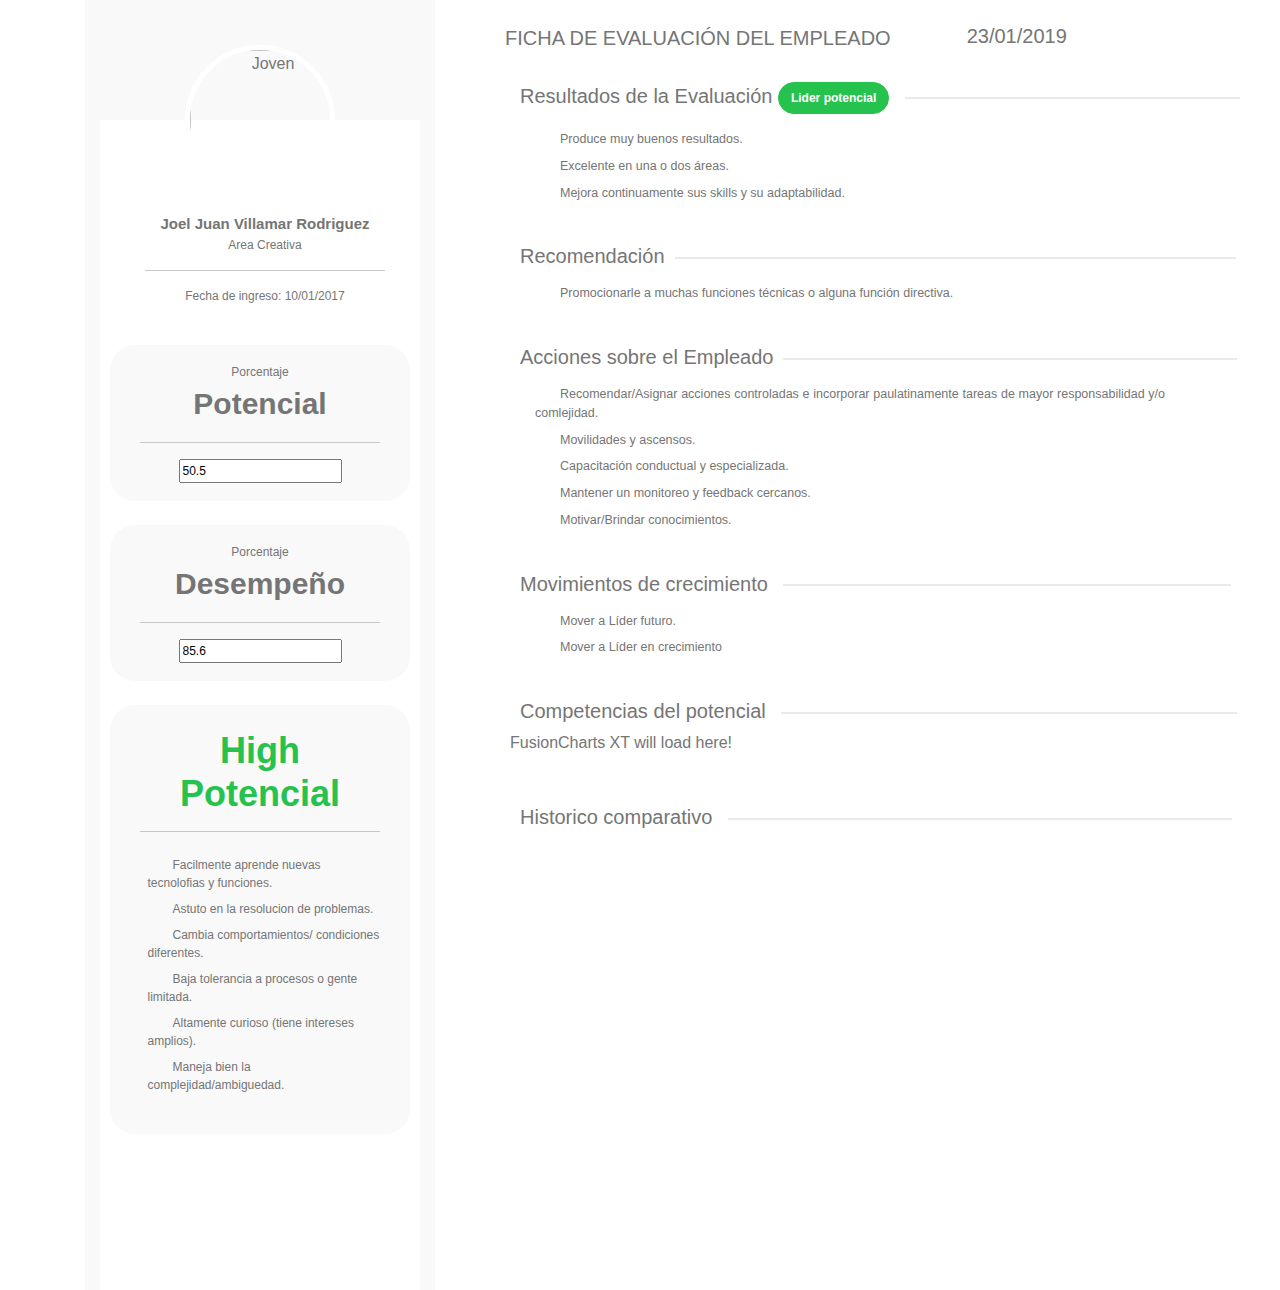
==== website-mapa-de-talentos.html @ 939b7cb4 "lo que va en el view" ====
<t t-name="website.mapa-de-talentos">
    
  <html lang="es">
    <head>
      <title>Ficha de evaluación del empleado</title>
      
      <!--bootstrap-->
      <meta charset="utf-8"/>
      <meta name="viewport" content="width=device-width, initial-scale=1"/>
      <link rel="stylesheet" href="https://maxcdn.bootstrapcdn.com/bootstrap/4.4.1/css/bootstrap.min.css"/>
      <script src="https://ajax.googleapis.com/ajax/libs/jquery/3.4.1/jquery.min.js"></script>
      <script src="https://cdnjs.cloudflare.com/ajax/libs/popper.js/1.16.0/umd/popper.min.js"></script>
      <script src="https://maxcdn.bootstrapcdn.com/bootstrap/4.4.1/js/bootstrap.min.js"></script>
      <!--bootstrap-->
      
      <script src="https://canvasjs.com/assets/script/canvasjs.min.js"></script>
      <!--
      <link rel="stylesheet" href="static/css/style.css">
      <script src="static/js/jquery.js"></script>
      
      <script src="static/js/progreso_circular.js"></script>
      <script src="static/js/grafico_lineal.js"></script>
      <script src="https://cdnjs.cloudflare.com/ajax/libs/jQuery-Knob/1.2.13/jquery.knob.min.js"></script> -->
      <script src="https://cdnjs.cloudflare.com/ajax/libs/jQuery-Knob/1.2.13/jquery.knob.min.js"></script>
      
      <script type="text/javascript" src="https://cdn.fusioncharts.com/fusioncharts/latest/fusioncharts.js"></script>
      <script type="text/javascript" src="https://cdn.fusioncharts.com/fusioncharts/latest/themes/fusioncharts.theme.fusion.js"></script>
      <style>
        .container{
        	color: #757575;
        	margin:0 auto;
        	text-align: center
            }
            h1{
              font-family: 'raleway';
              font-size:40px;
              margin-bottom: 100px;
            }
        
        #chartdiv {
          width: 100%;
          height: 500px;
        }
        
        ul {
          list-style-type: none;
        }
        
        
        ul li:before {
        	content: '';
        	display: inline-block;
        	height: 20px;
        	width: 20px;
        	background-size: 7.5px;
        	background-image: url("https://image.flaticon.com/icons/png/512/16/16049.png");
        	background-repeat: no-repeat;
        	margin-right: 5px;
        	margin-top: 1px;
        	background-position: bottom; 
        }
        ul li {
        	font-size: 12.5px;
        }
        
        h5[id^="icon"]:before, #chck:before {
        	content: '';
        	display: inline-block;
        	height: 20px;
        	width: 20px;
        	background-size: 15px;
        	background-repeat: no-repeat;
        	margin-right: 5px;
        	margin-top: 1px;
        	background-position: bottom; 
        }
        #icon1:after, #icon2:after, #icon3:after, #icon4:after, #icon5:after, #icon6:after {
        	background-color: #EAEAEA;
        	content: "";
        	display: inline-block;
        	height: 2px;
        	position: relative;
        	vertical-align: middle;
        	left: 0.5em;
        	margin-right: -50%;
        }
        #icon1:after {
        	width: 50%;
        }
        #icon2:after {
        	width: 83.75%;
        }
        #icon3:after {
        	width: 67.75%;
        }
        #icon4:after {
        	width: 66.75%;
        }
        #icon5:after {
        	width: 68%;
        }
        #icon6:after {
        	width: 75.25%;
        }
        ul #chck {
        	text-align: left;
        	margin-left: -32.5px;
        	font-size: 12px;
        }
        #chck:before {
        	background-image: url("http://icon-park.com/imagefiles/check_sign_icon_light_blue.png");
        }
        #icon0:before{
        	background-size: 20px;
        	background-image: url("https://ya-webdesign.com/images250_/profile-icon-png-3.png");
        }
        #icon1:before{
        	background-image: url("https://freeiconshop.com/wp-content/uploads/edd/clipboard-list-outline.png");
        }
        #icon2:before{
        	background-image: url("https://image.flaticon.com/icons/png/512/49/49213.png");
        }
        #icon3:before{
        	background-image: url("https://cdn.onlinewebfonts.com/svg/img_572703.png");
        }
        #icon4:before{
        	background-image: url("https://image.flaticon.com/icons/svg/1535/1535974.svg");
        }
        #icon5:before{
        	background-image: url("https://cdn.onlinewebfonts.com/svg/img_63948.png");
        }
        #icon6:before{
        	background-image: url("https://simpleicon.com/wp-content/uploads/line-chart-7.png");
        }
        
        div[id^="texto"], #hptexto {
        	text-align: center;
        	font-size: 12px;
        	display: inline-block;
        }
        
        #nombre {
        	font-weight: bolder;
        	font-size: 15px;
        }
        
        #foto_pfil {
        	width: 150px;
        	height: 150px;
        	border-radius: 50%;
        	border: 5px solid #FFFFFF;
        	display: flex;
        	transform: translate(0, -50%);
        	display: block;
        	margin: auto;
        }
        
        #parriba, #parriba2 {
        	width: 300px;
        	height: 150px;
        	transform: translate(0, -50%);
        	display: block;
        	margin: auto;
        }
        #parriba {
        	margin-left: -15px;
        }
        
        #parriba2 {
        	margin-left: -5px;
        }
        
        #pintar, #bordesdiv {
        	background-color: #F9F9F9;
        }
        #pintar2 {
        	background-color: #FFFFFF;
        }
        
        #bordesdiv {
        	border-radius: 25px;
        }
        
        #bordeliderpotencial {
        	border-radius: 50px;
        	background-color: #25C24D;
        	color: #FFFFFF;
        	border-color: #25C24D;
        	font-size: 12px;
        	font-weight: bold;
        }
        
        #potencial, #desempeno, #high_potencial {
        	font-weight: bolder;
        	font-size: 30px;
        	text-align: center;
        }
        
        #high_potencial {
        	color:#25C24D;
        	font-size: 36px;
        }
        #body_parte {
        	text-align: justify;
        	background-color: #FFFFFF;
        }
        hr {
        	background-color: #DEDEDE;
        }
      </style>
      
      <script type="text/javascript">
        FusionCharts.ready(function(){
          var chartObj = new FusionCharts({
          type: 'radar',
          renderAt: 'chart-container',
          width: '600',
          height: '250',
          dataFormat: 'json',
          dataSource: {
              "chart": {
                  "caption": "",
                  "subCaption": "",
                  "numberPreffix": "",
                  "theme": "fusion",
                  "radarfillcolor": "#ffffff",
              },
              "categories": [{
                  "category": [{
                      "label": "Competencia # 1"
                  }, {
                      "label": "Competencia # 2"
                  }, {
                      "label": "Competencia # 3"
                  }, {
                      "label": "Competencia # 4"
                  }, {
                      "label": "Competencia # 5"
                  }]
              }],
              "dataset": [{
                  "seriesname": "User Ratings",
                  "data": [{
                      "value": "3.5"
                  }, {
                      "value": "4.8"
                  }, {
                      "value": "3.1"
                  }, {
                      "value": "4.0"
                  }, {
                      "value": "3.6"
                  }]
                }]
              }
            }
          );
          chartObj.render();
        });
        
        $(document).ready(function() {
          //$(".dial1").knob();
          $('.dial1').knob({
            'min':0,
            'max':100,
            'width':65,
            'height':65,
            'displayInput':true,
            'fgColor':"#25C24D",
            'release':function(v) {$("p").text(v);},
            'readOnly':true
          });
          $('.dial2').knob({
            'min':0,
            'max':100,
            'width':65,
            'height':65,
            'displayInput':true,
            'fgColor':"#00BFFF",
            'release':function(v) {$("p").text(v);},
            'readOnly':true
          });
        });

        window.onload = function () {
        
        var chart = new CanvasJS.Chart("chartContainer", {
          animationEnabled: true,
          theme: "light2",
          title:{
            text: "Simple Line Chart"
          },
          axisY:{
            includeZero: false
          },
          data: [{        
            type: "line", 
            lineColor: "#17ADF9",      
            dataPoints: [
              { y: 450 },
              { y: 414},
              { y: 520, indexLabel: "highest",markerColor: "red", markerType: "triangle" },
              { y: 460 },
              { y: 480 },
              { y: 510 }
            ]
          },
          {        
            type: "line",
            lineColor: "#2EA547",       
            dataPoints: [
              { y: 350 },
              { y: 314},
              { y: 520, indexLabel: "highest",markerColor: "red", markerType: "triangle" },
              { y: 460 },
              { y: 450 },
              { y: 310 }
            ]
          }
          ]
        });
        chart.render();
        
        }
      </script>
    </head>
    <body>
      <div class="container">
        <div class="row">
          <div class="col-4">
            <section>
              <div id="pintar" class="col-12">
                <br/><br/><br/><br/><br/>
                
                <div id="pintar2" class="col-12">
                  <div class="col-12">
                    <img id="foto_pfil" src="https://previews.123rf.com/images/racorn/racorn1307/racorn130701671/21110019-retrato-de-confianza-empresario-joven-y-sonriente-con-el-documento-de-lectura-compa%C3%B1era-de-trabajo-en-s.jpg" alt="Joven"/>
                    
                    <div id="parriba">
                      <div class="col-12">
                        <div id="texto0" class="col-12">
                          <br/>
                          <div id="nombre">Joel Juan Villamar Rodriguez</div>
                          <div>Area Creativa</div>
                          <hr/>
                          <div>Fecha de ingreso: 10/01/2017</div>
                        </div>
                      </div>
    
                    </div>
                  </div>
                  <!--br/-->
                  <div id="parriba2">
                    <div id="bordesdiv" class="col-12">
                      <div id="texto1" class="col-12">
                        <br/>
                        <div>Porcentaje</div>
                        <div id="potencial">Potencial</div>
                        <hr/>
                        <input type="text" value="50.5" class="dial1"/>
                        <br/><br/>
                      </div>
                    </div>
                    <br/>
                    <div id="bordesdiv" class="col-12">
                      <div id="texto2" class="col-12">
                        <br/>
                        <div>Porcentaje</div>
                        <div id="desempeno">Desempeño</div>
                        <hr/>
                        <input type="text" value="85.6" class="dial2"/>
                        <br/><br/>
                      </div>
                    </div>
                    <br/>
                    <div id="bordesdiv" class="col-12">
                      <div class="col-12">
                        <br/>
                        <h5 id="high_potencial">High Potencial</h5>
                        <hr/>
                        <nav>
                          <ul>
                            <li id="chck">Facilmente aprende nuevas tecnolofias y funciones.</li>
                            <li id="chck">Astuto en la resolucion de problemas.</li>
                            <li id="chck">Cambia comportamientos/ condiciones diferentes.</li>
                            <li id="chck">Baja tolerancia a procesos o gente limitada.</li>
                            <li id="chck">Altamente curioso (tiene intereses amplios).</li>
                            <li id="chck">Maneja bien la complejidad/ambiguedad.</li>
                          </ul>
                        </nav>
                      </div>
                      <br/>
                    </div>
                  </div>
                    <br/><br/><br/><br/><br/><br/><br/><br/><br/><br/>
                    <br/><br/><br/><br/><br/><br/><br/><br/><br/><br/>
                    <br/><br/><br/><br/><br/><br/><br/><br/><br/><br/>
                    
                </div>
              </div>
            </section>
          </div>
    
          <div id="body_parte" class="col-8">
            <div class="col-12">
              <br/>
              <div class="row">
    
                <div class="col-8"><h5 id="icon0">FICHA DE EVALUACIÓN DEL EMPLEADO</h5></div>
                <div class="col-3"><h5>23/01/2019</h5></div>
              </div>
            </div>
            <br/>
            <div class="col-12">
              <div class="col-12">
                <h5 id="icon1">Resultados de la Evaluación     
                <!--button id="bordeliderpotencial" type="button" class="btn btn-success" disabled="disabled">Lider potencial</button-->
                <div class="btn btn-success" id="bordeliderpotencial" disabled="disabled">Lider potencial</div>
    
                </h5>
                
    
                <nav>
                  <ul>
                    <li>Produce muy buenos resultados.</li>
                    <li>Excelente en una o dos áreas.</li>
                    <li>Mejora continuamente sus skills y su adaptabilidad.</li>
                  </ul>
                </nav>
              </div>
              <br/>
              <div class="col-12">
                <h5 id="icon2">Recomendación</h5>
                <nav>
                  <ul>
                    <li>Promocionarle a muchas funciones técnicas o alguna función directiva.</li>
                  </ul>
                </nav>
              </div>
              <br/>
              <div class="col-12">
                <h5 id="icon3">Acciones sobre el Empleado</h5>
                <nav>
                  <ul>
                    <li>Recomendar/Asignar acciones controladas e incorporar paulatinamente tareas de mayor responsabilidad y/o comlejidad.</li>
                    <li>Movilidades y ascensos.</li>
                    <li>Capacitación conductual y especializada.</li>
                    <li>Mantener un monitoreo y feedback cercanos.</li>
                    <li>Motivar/Brindar conocimientos.</li>
                  </ul>
                </nav>
              </div>
              <br/>
              <div class="col-12">
                <h5 id="icon4">Movimientos de crecimiento </h5>
                <nav>
                  <ul>
                    <li>Mover a Líder futuro.</li>
                    <li>Mover a Líder en crecimiento</li>
                  </ul>
                </nav>
              </div>
              <br/>
              <div class="col-12">
                <h5 id="icon5">Competencias del potencial </h5>
                <div class="col-12">
                  <div id="chart-container">FusionCharts XT will load here!</div>
                </div>
              </div>
              <br/><br/>
              <div class="col-12">
                <h5 id="icon6">Historico comparativo </h5>
                <br/>
                <div class="col-12">
                  <div id="chartContainer" style="height: 200px; width: 100%;"></div>
    
                </div>
              </div>
            </div>
          </div>
        </div>
      </div>
    </body>
  </html>
  
</t>
---- static/css/style.css ----
.container{
	color: #757575;
	margin:0 auto;
	text-align: center
    }
    h1{
      font-family: 'raleway';
      font-size:40px;
      margin-bottom: 100px;
    }

#chartdiv {
  width: 100%;
  height: 500px;
}

ul {
  list-style-type: none;
}


ul li:before {
	content: '';
	display: inline-block;
	height: 20px;
	width: 20px;
	background-size: 5px;
	background-image: url("../../static/img/flecha.png");
	background-repeat: no-repeat;
	margin-right: 5px;
	margin-top: 1px;
	background-position: bottom; 
}
ul li {
	font-size: 12.5px;
}

h5[id^="icon"]:before, #chck:before {
	content: '';
	display: inline-block;
	height: 20px;
	width: 20px;
	background-size: 15px;
	background-repeat: no-repeat;
	margin-right: 5px;
	margin-top: 1px;
	background-position: bottom; 
}
#icon1:after, #icon2:after, #icon3:after, #icon4:after, #icon5:after, #icon6:after {
	background-color: #EAEAEA;
	content: "";
	display: inline-block;
	height: 2px;
	position: relative;
	vertical-align: middle;
	left: 0.5em;
	margin-right: -50%;
}
#icon1:after {
	width: 50%;
}
#icon2:after {
	width: 83.75%;
}
#icon3:after {
	width: 67.75%;
}
#icon4:after {
	width: 66.75%;
}
#icon5:after {
	width: 68%;
}
#icon6:after {
	width: 75.25%;
}
ul #chck {
	text-align: left;
	margin-left: -32.5px;
	font-size: 12px;
}
#chck:before {
	background-image: url("../../static/img/check.png");
}
#icon0:before{
	background-size: 20px;
	background-image: url("../../static/img/image.png");
}
#icon1:before{
	background-image: url("../../static/img/results.png");
}
#icon2:before{
	background-image: url("../../static/img/lupa.png");
}
#icon3:before{
	background-image: url("../../static/img/alerta.png");
}
#icon4:before{
	background-image: url("../../static/img/ascenso.png");
}
#icon5:before{
	background-image: url("../../static/img/radar.png");
}
#icon6:before{
	background-image: url("../../static/img/linear.png");
}

div[id^="texto"], #hptexto {
	text-align: center;
	font-size: 12px;
	display: inline-block;
}

#nombre {
	font-weight: bolder;
	font-size: 15px;
}

#foto_pfil {
	width: 150px;
	height: 150px;
	border-radius: 50%;
	border: 5px solid #FFFFFF;
	display: flex;
	transform: translate(0, -50%);
	display: block;
	margin: auto;
}

#parriba, #parriba2 {
	width: 300px;
	height: 150px;
	transform: translate(0, -50%);
	display: block;
	margin: auto;
}
#parriba {
	margin-left: -15px;
}

#parriba2 {
	margin-left: -5px;
}

#pintar, #bordesdiv {
	background-color: #F9F9F9;
}
#pintar2 {
	background-color: #FFFFFF;
}

#bordesdiv {
	border-radius: 25px;
}

#bordeliderpotencial {
	border-radius: 50px;
	background-color: #25C24D;
	color: #FFFFFF;
	border-color: #25C24D;
	font-size: 12px;
	font-weight: bold;
}

#potencial, #desempeno, #high_potencial {
	font-weight: bolder;
	font-size: 30px;
	text-align: center;
}

#high_potencial {
	color:#25C24D;
	font-size: 34.5px;
}
#body_parte {
	text-align: justify;
	background-color: #FFFFFF;
}
hr {
	background-color: #DEDEDE;
}
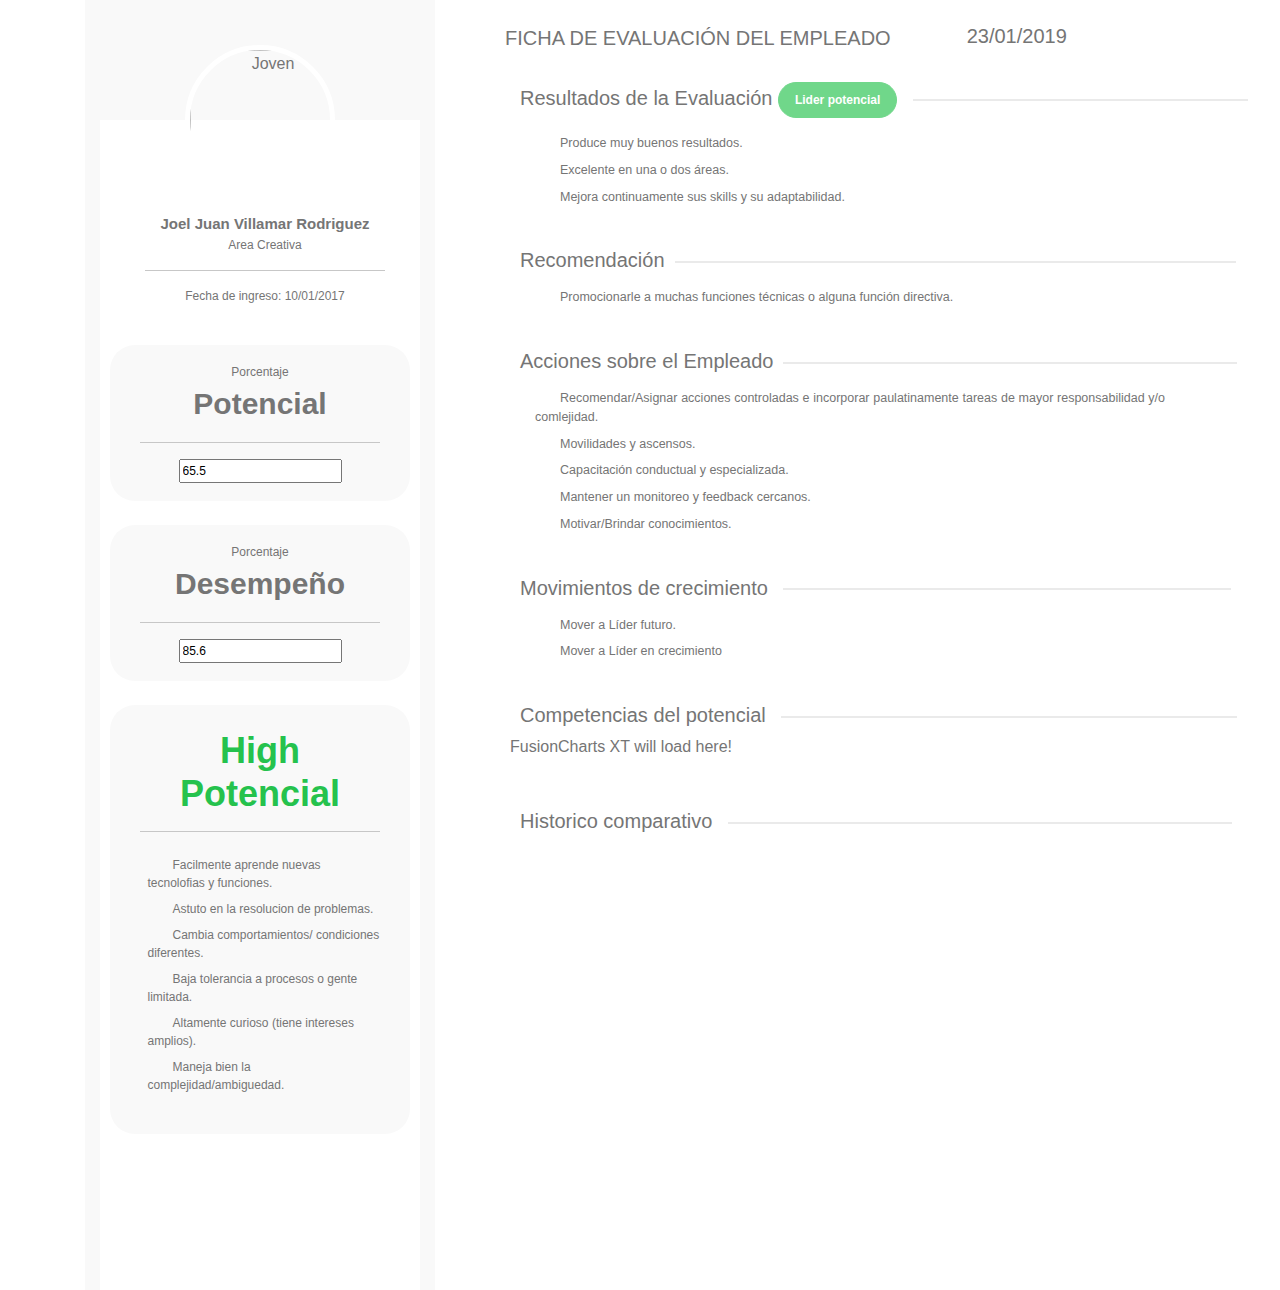
==== commit 5299210c: "cambio" ====
--- a/website-mapa-de-talentos.html
+++ b/website-mapa-de-talentos.html
@@ -1,486 +1,473 @@
-<t t-name="website.mapa-de-talentos">
+ <html lang="es">
+  <head>
+    <title>Ficha de evaluación del empleado</title>
     
-  <html lang="es">
-    <head>
-      <title>Ficha de evaluación del empleado</title>
-      
-      <!--bootstrap-->
-      <meta charset="utf-8"/>
-      <meta name="viewport" content="width=device-width, initial-scale=1"/>
-      <link rel="stylesheet" href="https://maxcdn.bootstrapcdn.com/bootstrap/4.4.1/css/bootstrap.min.css"/>
-      <script src="https://ajax.googleapis.com/ajax/libs/jquery/3.4.1/jquery.min.js"></script>
-      <script src="https://cdnjs.cloudflare.com/ajax/libs/popper.js/1.16.0/umd/popper.min.js"></script>
-      <script src="https://maxcdn.bootstrapcdn.com/bootstrap/4.4.1/js/bootstrap.min.js"></script>
-      <!--bootstrap-->
-      
-      <script src="https://canvasjs.com/assets/script/canvasjs.min.js"></script>
-      <!--
-      <link rel="stylesheet" href="static/css/style.css">
-      <script src="static/js/jquery.js"></script>
-      
-      <script src="static/js/progreso_circular.js"></script>
-      <script src="static/js/grafico_lineal.js"></script>
-      <script src="https://cdnjs.cloudflare.com/ajax/libs/jQuery-Knob/1.2.13/jquery.knob.min.js"></script> -->
-      <script src="https://cdnjs.cloudflare.com/ajax/libs/jQuery-Knob/1.2.13/jquery.knob.min.js"></script>
-      
-      <script type="text/javascript" src="https://cdn.fusioncharts.com/fusioncharts/latest/fusioncharts.js"></script>
-      <script type="text/javascript" src="https://cdn.fusioncharts.com/fusioncharts/latest/themes/fusioncharts.theme.fusion.js"></script>
-      <style>
-        .container{
-        	color: #757575;
-        	margin:0 auto;
-        	text-align: center
+    <!--bootstrap-->
+    <meta charset="utf-8"/>
+    <meta name="viewport" content="width=device-width, initial-scale=1"/>
+    <link rel="stylesheet" href="https://maxcdn.bootstrapcdn.com/bootstrap/4.4.1/css/bootstrap.min.css"/>
+    <script src="https://ajax.googleapis.com/ajax/libs/jquery/3.4.1/jquery.min.js"></script>
+    <script src="https://cdnjs.cloudflare.com/ajax/libs/popper.js/1.16.0/umd/popper.min.js"></script>
+    <script src="https://maxcdn.bootstrapcdn.com/bootstrap/4.4.1/js/bootstrap.min.js"></script>
+    <!--bootstrap-->
+    
+    <script src="https://canvasjs.com/assets/script/canvasjs.min.js"></script>
+    <script src="https://cdnjs.cloudflare.com/ajax/libs/jQuery-Knob/1.2.13/jquery.knob.min.js"></script>
+    
+    <script type="text/javascript" src="https://cdn.fusioncharts.com/fusioncharts/latest/fusioncharts.js"></script>
+    <script type="text/javascript" src="https://cdn.fusioncharts.com/fusioncharts/latest/themes/fusioncharts.theme.fusion.js"></script>
+    <style>
+      .container{
+        color: #757575;
+        margin:0 auto;
+        text-align: center
+          }
+          h1{
+            font-family: 'raleway';
+            font-size:40px;
+            margin-bottom: 100px;
+          }
+      
+      #chartdiv {
+        width: 100%;
+        height: 500px;
+      }
+      
+      ul {
+        list-style-type: none;
+      }
+      
+      
+      ul li:before {
+        content: '';
+        display: inline-block;
+        height: 20px;
+        width: 20px;
+        background-size: 7.5px;
+        background-image: url("https://image.flaticon.com/icons/png/512/16/16049.png");
+        background-repeat: no-repeat;
+        margin-right: 5px;
+        margin-top: 1px;
+        background-position: bottom; 
+      }
+      ul li {
+        font-size: 12.5px;
+      }
+      
+      h5[id^="icon"]:before, #chck:before {
+        content: '';
+        display: inline-block;
+        height: 20px;
+        width: 20px;
+        background-size: 15px;
+        background-repeat: no-repeat;
+        margin-right: 5px;
+        margin-top: 1px;
+        background-position: bottom; 
+      }
+      #icon1:after, #icon2:after, #icon3:after, #icon4:after, #icon5:after, #icon6:after {
+        background-color: #EAEAEA;
+        content: "";
+        display: inline-block;
+        height: 2px;
+        position: relative;
+        vertical-align: middle;
+        left: 0.5em;
+        margin-right: -50%;
+      }
+      #icon1:after {
+        width: 50%;
+      }
+      #icon2:after {
+        width: 83.75%;
+      }
+      #icon3:after {
+        width: 67.75%;
+      }
+      #icon4:after {
+        width: 66.75%;
+      }
+      #icon5:after {
+        width: 68%;
+      }
+      #icon6:after {
+        width: 75.25%;
+      }
+      ul #chck {
+        text-align: left;
+        margin-left: -32.5px;
+        font-size: 12px;
+      }
+      #chck:before {
+        background-image: url("http://icon-park.com/imagefiles/check_sign_icon_light_blue.png");
+      }
+      #icon0:before{
+        background-size: 20px;
+        background-image: url("https://ya-webdesign.com/images250_/profile-icon-png-3.png");
+      }
+      #icon1:before{
+        background-image: url("https://freeiconshop.com/wp-content/uploads/edd/clipboard-list-outline.png");
+      }
+      #icon2:before{
+        background-image: url("https://image.flaticon.com/icons/png/512/49/49213.png");
+      }
+      #icon3:before{
+        background-image: url("https://cdn.onlinewebfonts.com/svg/img_572703.png");
+      }
+      #icon4:before{
+        background-image: url("https://image.flaticon.com/icons/svg/1535/1535974.svg");
+      }
+      #icon5:before{
+        background-image: url("https://cdn.onlinewebfonts.com/svg/img_63948.png");
+      }
+      #icon6:before{
+        background-image: url("https://simpleicon.com/wp-content/uploads/line-chart-7.png");
+      }
+      
+      div[id^="texto"], #hptexto {
+        text-align: center;
+        font-size: 12px;
+        display: inline-block;
+      }
+      
+      #nombre {
+        font-weight: bolder;
+        font-size: 15px;
+      }
+      
+      #foto_pfil {
+        width: 150px;
+        height: 150px;
+        border-radius: 50%;
+        border: 5px solid #FFFFFF;
+        display: flex;
+        transform: translate(0, -50%);
+        display: block;
+        margin: auto;
+      }
+      
+      #parriba, #parriba2 {
+        width: 300px;
+        height: 150px;
+        transform: translate(0, -50%);
+        display: block;
+        margin: auto;
+      }
+      #parriba {
+        margin-left: -15px;
+      }
+      
+      #parriba2 {
+        margin-left: -5px;
+      }
+      
+      #pintar, #bordesdiv {
+        background-color: #F9F9F9;
+      }
+      #pintar2 {
+        background-color: #FFFFFF;
+      }
+      
+      #bordesdiv {
+        border-radius: 25px;
+      }
+      
+      #bordeliderpotencial {
+        border-radius: 50px;
+        background-color: #25C24D;
+        color: #FFFFFF;
+        border-color: #25C24D;
+        font-size: 12px;
+        font-weight: bold;
+      }
+      
+      #potencial, #desempeno, #high_potencial {
+        font-weight: bolder;
+        font-size: 30px;
+        text-align: center;
+      }
+      
+      #high_potencial {
+        color:#25C24D;
+        font-size: 36px;
+      }
+      #body_parte {
+        text-align: justify;
+        background-color: #FFFFFF;
+      }
+      hr {
+        background-color: #DEDEDE;
+      }
+    </style>
+    
+    <script type="text/javascript">
+      FusionCharts.ready(function(){
+        var chartObj = new FusionCharts({
+        type: 'radar',
+        renderAt: 'chart-container',
+        width: '600',
+        height: '250',
+        dataFormat: 'json',
+        dataSource: {
+            "chart": {
+                "caption": "",
+                "subCaption": "",
+                "numberPreffix": "",
+                "theme": "fusion",
+                "radarfillcolor": "#ffffff",
+            },
+            "categories": [{
+                "category": [{
+                    "label": "Competencia # 1"
+                }, {
+                    "label": "Competencia # 2"
+                }, {
+                    "label": "Competencia # 3"
+                }, {
+                    "label": "Competencia # 4"
+                }, {
+                    "label": "Competencia # 5"
+                }]
+            }],
+            "dataset": [{
+                "seriesname": "User Ratings",
+                "data": [{
+                    "value": "3.5"
+                }, {
+                    "value": "4.8"
+                }, {
+                    "value": "3.1"
+                }, {
+                    "value": "4.0"
+                }, {
+                    "value": "3.6"
+                }]
+              }]
             }
-            h1{
-              font-family: 'raleway';
-              font-size:40px;
-              margin-bottom: 100px;
-            }
-        
-        #chartdiv {
-          width: 100%;
-          height: 500px;
+          }
+        );
+        chartObj.render();
+      });
+      
+      $(document).ready(function() {
+        //$(".dial").knob();
+        $('.dial').knob({
+          'min':0,
+          'max':100,
+          'width':65,
+          'height':65,
+          'displayInput':true,
+          'fgColor':"#25C24D",
+          'release':function(v) {$("p").text(v+'%');},
+          'readOnly':true
+        });
+        $('.dial2').knob({
+          'min':0,
+          'max':100,
+          'width':65,
+          'height':65,
+          'displayInput':true,
+          'fgColor':"#00BFFF",
+          'release':function(v) {$("p").text(v+'%');},
+          'readOnly':true
+        });
+      });
+
+      window.onload = function () {
+      
+      var chart = new CanvasJS.Chart("chartContainer", {
+        animationEnabled: true,
+        theme: "light2",
+        title:{
+          text: "Simple Line Chart"
+        },
+        axisY:{
+          includeZero: false
+        },
+        data: [{        
+          type: "line", 
+          lineColor: "#17ADF9",      
+          dataPoints: [
+            { y: 450 },
+            { y: 414},
+            { y: 520, indexLabel: "highest",markerColor: "red", markerType: "triangle" },
+            { y: 460 },
+            { y: 480 },
+            { y: 510 }
+          ]
+        },
+        {        
+          type: "line",
+          lineColor: "#2EA547",       
+          dataPoints: [
+            { y: 350 },
+            { y: 314},
+            { y: 520, indexLabel: "highest",markerColor: "red", markerType: "triangle" },
+            { y: 460 },
+            { y: 450 },
+            { y: 310 }
+          ]
         }
-        
-        ul {
-          list-style-type: none;
-        }
-        
-        
-        ul li:before {
-        	content: '';
-        	display: inline-block;
-        	height: 20px;
-        	width: 20px;
-        	background-size: 7.5px;
-        	background-image: url("https://image.flaticon.com/icons/png/512/16/16049.png");
-        	background-repeat: no-repeat;
-        	margin-right: 5px;
-        	margin-top: 1px;
-        	background-position: bottom; 
-        }
-        ul li {
-        	font-size: 12.5px;
-        }
-        
-        h5[id^="icon"]:before, #chck:before {
-        	content: '';
-        	display: inline-block;
-        	height: 20px;
-        	width: 20px;
-        	background-size: 15px;
-        	background-repeat: no-repeat;
-        	margin-right: 5px;
-        	margin-top: 1px;
-        	background-position: bottom; 
-        }
-        #icon1:after, #icon2:after, #icon3:after, #icon4:after, #icon5:after, #icon6:after {
-        	background-color: #EAEAEA;
-        	content: "";
-        	display: inline-block;
-        	height: 2px;
-        	position: relative;
-        	vertical-align: middle;
-        	left: 0.5em;
-        	margin-right: -50%;
-        }
-        #icon1:after {
-        	width: 50%;
-        }
-        #icon2:after {
-        	width: 83.75%;
-        }
-        #icon3:after {
-        	width: 67.75%;
-        }
-        #icon4:after {
-        	width: 66.75%;
-        }
-        #icon5:after {
-        	width: 68%;
-        }
-        #icon6:after {
-        	width: 75.25%;
-        }
-        ul #chck {
-        	text-align: left;
-        	margin-left: -32.5px;
-        	font-size: 12px;
-        }
-        #chck:before {
-        	background-image: url("http://icon-park.com/imagefiles/check_sign_icon_light_blue.png");
-        }
-        #icon0:before{
-        	background-size: 20px;
-        	background-image: url("https://ya-webdesign.com/images250_/profile-icon-png-3.png");
-        }
-        #icon1:before{
-        	background-image: url("https://freeiconshop.com/wp-content/uploads/edd/clipboard-list-outline.png");
-        }
-        #icon2:before{
-        	background-image: url("https://image.flaticon.com/icons/png/512/49/49213.png");
-        }
-        #icon3:before{
-        	background-image: url("https://cdn.onlinewebfonts.com/svg/img_572703.png");
-        }
-        #icon4:before{
-        	background-image: url("https://image.flaticon.com/icons/svg/1535/1535974.svg");
-        }
-        #icon5:before{
-        	background-image: url("https://cdn.onlinewebfonts.com/svg/img_63948.png");
-        }
-        #icon6:before{
-        	background-image: url("https://simpleicon.com/wp-content/uploads/line-chart-7.png");
-        }
-        
-        div[id^="texto"], #hptexto {
-        	text-align: center;
-        	font-size: 12px;
-        	display: inline-block;
-        }
-        
-        #nombre {
-        	font-weight: bolder;
-        	font-size: 15px;
-        }
-        
-        #foto_pfil {
-        	width: 150px;
-        	height: 150px;
-        	border-radius: 50%;
-        	border: 5px solid #FFFFFF;
-        	display: flex;
-        	transform: translate(0, -50%);
-        	display: block;
-        	margin: auto;
-        }
-        
-        #parriba, #parriba2 {
-        	width: 300px;
-        	height: 150px;
-        	transform: translate(0, -50%);
-        	display: block;
-        	margin: auto;
-        }
-        #parriba {
-        	margin-left: -15px;
-        }
-        
-        #parriba2 {
-        	margin-left: -5px;
-        }
-        
-        #pintar, #bordesdiv {
-        	background-color: #F9F9F9;
-        }
-        #pintar2 {
-        	background-color: #FFFFFF;
-        }
-        
-        #bordesdiv {
-        	border-radius: 25px;
-        }
-        
-        #bordeliderpotencial {
-        	border-radius: 50px;
-        	background-color: #25C24D;
-        	color: #FFFFFF;
-        	border-color: #25C24D;
-        	font-size: 12px;
-        	font-weight: bold;
-        }
-        
-        #potencial, #desempeno, #high_potencial {
-        	font-weight: bolder;
-        	font-size: 30px;
-        	text-align: center;
-        }
-        
-        #high_potencial {
-        	color:#25C24D;
-        	font-size: 36px;
-        }
-        #body_parte {
-        	text-align: justify;
-        	background-color: #FFFFFF;
-        }
-        hr {
-        	background-color: #DEDEDE;
-        }
-      </style>
-      
-      <script type="text/javascript">
-        FusionCharts.ready(function(){
-          var chartObj = new FusionCharts({
-          type: 'radar',
-          renderAt: 'chart-container',
-          width: '600',
-          height: '250',
-          dataFormat: 'json',
-          dataSource: {
-              "chart": {
-                  "caption": "",
-                  "subCaption": "",
-                  "numberPreffix": "",
-                  "theme": "fusion",
-                  "radarfillcolor": "#ffffff",
-              },
-              "categories": [{
-                  "category": [{
-                      "label": "Competencia # 1"
-                  }, {
-                      "label": "Competencia # 2"
-                  }, {
-                      "label": "Competencia # 3"
-                  }, {
-                      "label": "Competencia # 4"
-                  }, {
-                      "label": "Competencia # 5"
-                  }]
-              }],
-              "dataset": [{
-                  "seriesname": "User Ratings",
-                  "data": [{
-                      "value": "3.5"
-                  }, {
-                      "value": "4.8"
-                  }, {
-                      "value": "3.1"
-                  }, {
-                      "value": "4.0"
-                  }, {
-                      "value": "3.6"
-                  }]
-                }]
-              }
-            }
-          );
-          chartObj.render();
-        });
-        
-        $(document).ready(function() {
-          //$(".dial1").knob();
-          $('.dial1').knob({
-            'min':0,
-            'max':100,
-            'width':65,
-            'height':65,
-            'displayInput':true,
-            'fgColor':"#25C24D",
-            'release':function(v) {$("p").text(v);},
-            'readOnly':true
-          });
-          $('.dial2').knob({
-            'min':0,
-            'max':100,
-            'width':65,
-            'height':65,
-            'displayInput':true,
-            'fgColor':"#00BFFF",
-            'release':function(v) {$("p").text(v);},
-            'readOnly':true
-          });
-        });
-
-        window.onload = function () {
-        
-        var chart = new CanvasJS.Chart("chartContainer", {
-          animationEnabled: true,
-          theme: "light2",
-          title:{
-            text: "Simple Line Chart"
-          },
-          axisY:{
-            includeZero: false
-          },
-          data: [{        
-            type: "line", 
-            lineColor: "#17ADF9",      
-            dataPoints: [
-              { y: 450 },
-              { y: 414},
-              { y: 520, indexLabel: "highest",markerColor: "red", markerType: "triangle" },
-              { y: 460 },
-              { y: 480 },
-              { y: 510 }
-            ]
-          },
-          {        
-            type: "line",
-            lineColor: "#2EA547",       
-            dataPoints: [
-              { y: 350 },
-              { y: 314},
-              { y: 520, indexLabel: "highest",markerColor: "red", markerType: "triangle" },
-              { y: 460 },
-              { y: 450 },
-              { y: 310 }
-            ]
-          }
-          ]
-        });
-        chart.render();
-        
-        }
-      </script>
-    </head>
-    <body>
-      <div class="container">
-        <div class="row">
-          <div class="col-4">
-            <section>
-              <div id="pintar" class="col-12">
-                <br/><br/><br/><br/><br/>
-                
-                <div id="pintar2" class="col-12">
-                  <div class="col-12">
-                    <img id="foto_pfil" src="https://previews.123rf.com/images/racorn/racorn1307/racorn130701671/21110019-retrato-de-confianza-empresario-joven-y-sonriente-con-el-documento-de-lectura-compa%C3%B1era-de-trabajo-en-s.jpg" alt="Joven"/>
-                    
-                    <div id="parriba">
-                      <div class="col-12">
-                        <div id="texto0" class="col-12">
-                          <br/>
-                          <div id="nombre">Joel Juan Villamar Rodriguez</div>
-                          <div>Area Creativa</div>
-                          <hr/>
-                          <div>Fecha de ingreso: 10/01/2017</div>
-                        </div>
+        ]
+      });
+      chart.render();
+      
+      }
+    </script>
+  </head>
+  <body>
+    <div class="container">
+      <div class="row">
+        <div class="col-4">
+          <section>
+            <div id="pintar" class="col-12">
+              <br/><br/><br/><br/><br/>
+              
+              <div id="pintar2" class="col-12">
+                <div class="col-12">
+                  <img id="foto_pfil" src="https://previews.123rf.com/images/racorn/racorn1307/racorn130701671/21110019-retrato-de-confianza-empresario-joven-y-sonriente-con-el-documento-de-lectura-compa%C3%B1era-de-trabajo-en-s.jpg" alt="Joven"/>
+                  
+                  <div id="parriba">
+                    <div class="col-12">
+                      <div id="texto0" class="col-12">
+                        <br/>
+                        <div id="nombre">Joel Juan Villamar Rodriguez</div>
+                        <div>Area Creativa</div>
+                        <hr/>
+                        <div>Fecha de ingreso: 10/01/2017</div>
                       </div>
-    
+                    </div>
+  
+                  </div>
+                </div>
+                <!--br/-->
+                <div id="parriba2">
+                  <div id="bordesdiv" class="col-12">
+                    <div id="texto1" class="col-12">
+                      <br/>
+                      <div>Porcentaje</div>
+                      <div id="potencial">Potencial</div>
+                      <hr/>
+                      <input type="text" value="65.5" class="dial"/>
+                      <br/><br/>
                     </div>
                   </div>
-                  <!--br/-->
-                  <div id="parriba2">
-                    <div id="bordesdiv" class="col-12">
-                      <div id="texto1" class="col-12">
-                        <br/>
-                        <div>Porcentaje</div>
-                        <div id="potencial">Potencial</div>
-                        <hr/>
-                        <input type="text" value="50.5" class="dial1"/>
-                        <br/><br/>
-                      </div>
+                  <br/>
+                  <div id="bordesdiv" class="col-12">
+                    <div id="texto2" class="col-12">
+                      <br/>
+                      <div>Porcentaje</div>
+                      <div id="desempeno">Desempeño</div>
+                      <hr/>
+                      <input type="text" value="85.6" class="dial2"/>
+                      <br/><br/>
+                    </div>
+                  </div>
+                  <br/>
+                  <div id="bordesdiv" class="col-12">
+                    <div class="col-12">
+                      <br/>
+                      <h5 id="high_potencial">High Potencial</h5>
+                      <hr/>
+                      <nav>
+                        <ul>
+                          <li id="chck">Facilmente aprende nuevas tecnolofias y funciones.</li>
+                          <li id="chck">Astuto en la resolucion de problemas.</li>
+                          <li id="chck">Cambia comportamientos/ condiciones diferentes.</li>
+                          <li id="chck">Baja tolerancia a procesos o gente limitada.</li>
+                          <li id="chck">Altamente curioso (tiene intereses amplios).</li>
+                          <li id="chck">Maneja bien la complejidad/ambiguedad.</li>
+                        </ul>
+                      </nav>
                     </div>
                     <br/>
-                    <div id="bordesdiv" class="col-12">
-                      <div id="texto2" class="col-12">
-                        <br/>
-                        <div>Porcentaje</div>
-                        <div id="desempeno">Desempeño</div>
-                        <hr/>
-                        <input type="text" value="85.6" class="dial2"/>
-                        <br/><br/>
-                      </div>
-                    </div>
-                    <br/>
-                    <div id="bordesdiv" class="col-12">
-                      <div class="col-12">
-                        <br/>
-                        <h5 id="high_potencial">High Potencial</h5>
-                        <hr/>
-                        <nav>
-                          <ul>
-                            <li id="chck">Facilmente aprende nuevas tecnolofias y funciones.</li>
-                            <li id="chck">Astuto en la resolucion de problemas.</li>
-                            <li id="chck">Cambia comportamientos/ condiciones diferentes.</li>
-                            <li id="chck">Baja tolerancia a procesos o gente limitada.</li>
-                            <li id="chck">Altamente curioso (tiene intereses amplios).</li>
-                            <li id="chck">Maneja bien la complejidad/ambiguedad.</li>
-                          </ul>
-                        </nav>
-                      </div>
-                      <br/>
-                    </div>
                   </div>
-                    <br/><br/><br/><br/><br/><br/><br/><br/><br/><br/>
-                    <br/><br/><br/><br/><br/><br/><br/><br/><br/><br/>
-                    <br/><br/><br/><br/><br/><br/><br/><br/><br/><br/>
-                    
                 </div>
+                  <br/><br/><br/><br/><br/><br/><br/><br/><br/><br/>
+                  <br/><br/><br/><br/><br/><br/><br/><br/><br/><br/>
+                  <br/><br/><br/><br/><br/><br/><br/><br/><br/><br/>
+                  
               </div>
-            </section>
+            </div>
+          </section>
+        </div>
+  
+        <div id="body_parte" class="col-8">
+          <div class="col-12">
+            <br/>
+            <div class="row">
+  
+              <div class="col-8"><h5 id="icon0">FICHA DE EVALUACIÓN DEL EMPLEADO</h5></div>
+              <div class="col-3"><h5>23/01/2019</h5></div>
+            </div>
           </div>
-    
-          <div id="body_parte" class="col-8">
-            <div class="col-12">
-              <br/>
-              <div class="row">
-    
-                <div class="col-8"><h5 id="icon0">FICHA DE EVALUACIÓN DEL EMPLEADO</h5></div>
-                <div class="col-3"><h5>23/01/2019</h5></div>
+          <br/>
+          <div class="col-12">
+            <div class="col-12">
+              <h5 id="icon1">Resultados de la Evaluación     
+              <a href="#" id="bordeliderpotencial" class="btn btn-success btn-lg disabled" role="button" aria-disabled="true">Lider potencial</a>
+              </h5>
+              
+  
+              <nav>
+                <ul>
+                  <li>Produce muy buenos resultados.</li>
+                  <li>Excelente en una o dos áreas.</li>
+                  <li>Mejora continuamente sus skills y su adaptabilidad.</li>
+                </ul>
+              </nav>
+            </div>
+            <br/>
+            <div class="col-12">
+              <h5 id="icon2">Recomendación</h5>
+              <nav>
+                <ul>
+                  <li>Promocionarle a muchas funciones técnicas o alguna función directiva.</li>
+                </ul>
+              </nav>
+            </div>
+            <br/>
+            <div class="col-12">
+              <h5 id="icon3">Acciones sobre el Empleado</h5>
+              <nav>
+                <ul>
+                  <li>Recomendar/Asignar acciones controladas e incorporar paulatinamente tareas de mayor responsabilidad y/o comlejidad.</li>
+                  <li>Movilidades y ascensos.</li>
+                  <li>Capacitación conductual y especializada.</li>
+                  <li>Mantener un monitoreo y feedback cercanos.</li>
+                  <li>Motivar/Brindar conocimientos.</li>
+                </ul>
+              </nav>
+            </div>
+            <br/>
+            <div class="col-12">
+              <h5 id="icon4">Movimientos de crecimiento </h5>
+              <nav>
+                <ul>
+                  <li>Mover a Líder futuro.</li>
+                  <li>Mover a Líder en crecimiento</li>
+                </ul>
+              </nav>
+            </div>
+            <br/>
+            <div class="col-12">
+              <h5 id="icon5">Competencias del potencial </h5>
+              <div class="col-12">
+                <div id="chart-container">FusionCharts XT will load here!</div>
               </div>
             </div>
-            <br/>
-            <div class="col-12">
-              <div class="col-12">
-                <h5 id="icon1">Resultados de la Evaluación     
-                <!--button id="bordeliderpotencial" type="button" class="btn btn-success" disabled="disabled">Lider potencial</button-->
-                <div class="btn btn-success" id="bordeliderpotencial" disabled="disabled">Lider potencial</div>
-    
-                </h5>
-                
-    
-                <nav>
-                  <ul>
-                    <li>Produce muy buenos resultados.</li>
-                    <li>Excelente en una o dos áreas.</li>
-                    <li>Mejora continuamente sus skills y su adaptabilidad.</li>
-                  </ul>
-                </nav>
-              </div>
+            <br/><br/>
+            <div class="col-12">
+              <h5 id="icon6">Historico comparativo </h5>
               <br/>
               <div class="col-12">
-                <h5 id="icon2">Recomendación</h5>
-                <nav>
-                  <ul>
-                    <li>Promocionarle a muchas funciones técnicas o alguna función directiva.</li>
-                  </ul>
-                </nav>
-              </div>
-              <br/>
-              <div class="col-12">
-                <h5 id="icon3">Acciones sobre el Empleado</h5>
-                <nav>
-                  <ul>
-                    <li>Recomendar/Asignar acciones controladas e incorporar paulatinamente tareas de mayor responsabilidad y/o comlejidad.</li>
-                    <li>Movilidades y ascensos.</li>
-                    <li>Capacitación conductual y especializada.</li>
-                    <li>Mantener un monitoreo y feedback cercanos.</li>
-                    <li>Motivar/Brindar conocimientos.</li>
-                  </ul>
-                </nav>
-              </div>
-              <br/>
-              <div class="col-12">
-                <h5 id="icon4">Movimientos de crecimiento </h5>
-                <nav>
-                  <ul>
-                    <li>Mover a Líder futuro.</li>
-                    <li>Mover a Líder en crecimiento</li>
-                  </ul>
-                </nav>
-              </div>
-              <br/>
-              <div class="col-12">
-                <h5 id="icon5">Competencias del potencial </h5>
-                <div class="col-12">
-                  <div id="chart-container">FusionCharts XT will load here!</div>
-                </div>
-              </div>
-              <br/><br/>
-              <div class="col-12">
-                <h5 id="icon6">Historico comparativo </h5>
-                <br/>
-                <div class="col-12">
-                  <div id="chartContainer" style="height: 200px; width: 100%;"></div>
-    
-                </div>
+                <div id="chartContainer" style="height: 200px; width: 100%;"></div>
+  
               </div>
             </div>
           </div>
         </div>
       </div>
-    </body>
-  </html>
-  
-</t>+    </div>
+  </body>
+</html>